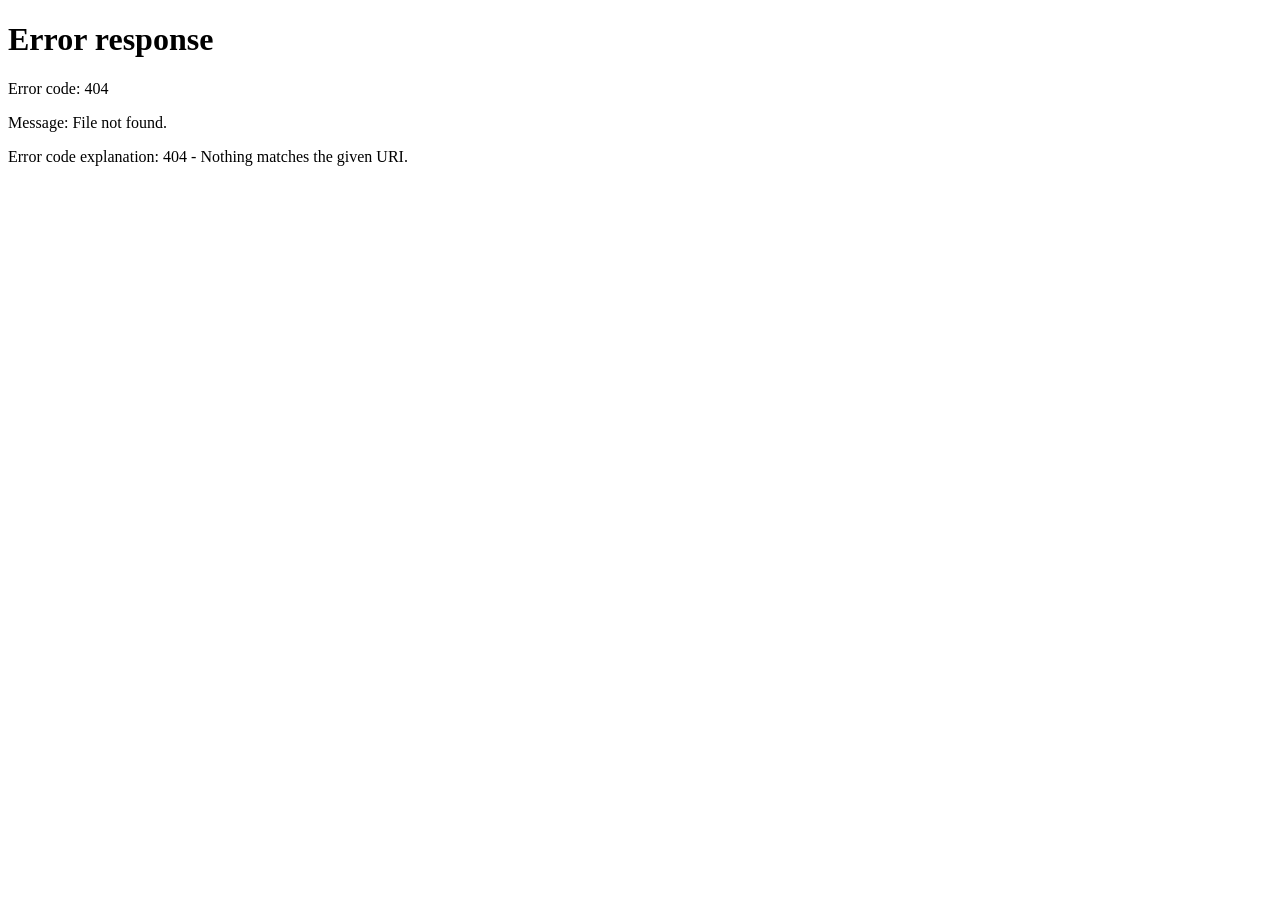
==== HTML/index1.html @ 9b4f1b8c "Initial commit" ====
<!doctype html>
<html lang="eu">
<head>
  <meta charset="utf-8">
  <meta http-equiv="refresh" content="0; url=HTML/index.html">
  <meta name="viewport" content="width=device-width, initial-scale=1">
  <title>FP Txurdinaga · Sarbide-kontrola</title>
</head>
<body>
  <p><a href="HTML/index.html">Sarbide-kontrola ireki</a></p>
</body>
</html>
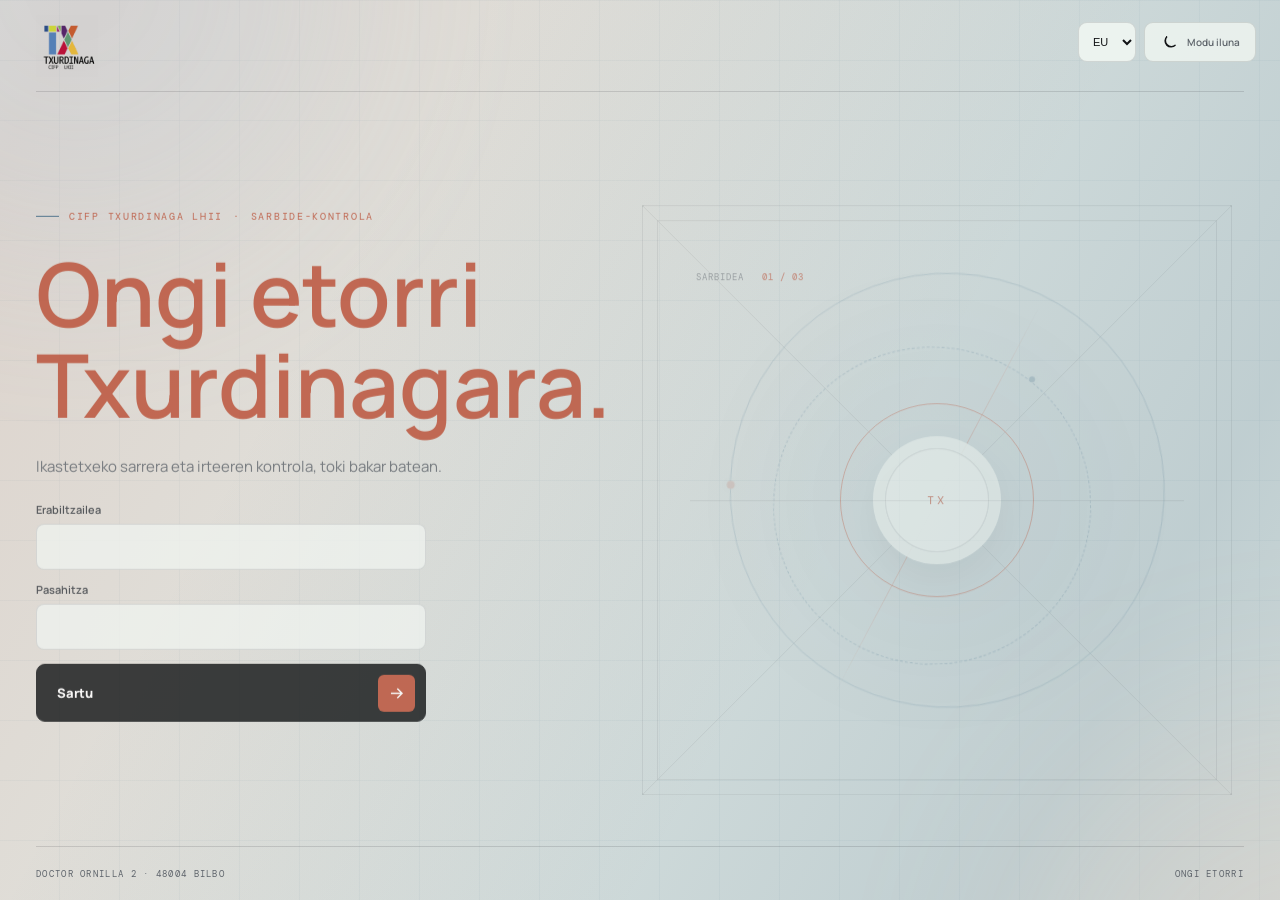
==== commit 0e12c7a9: "ALdaketak 2/10 Co-authored-by: acipriaoaboitiz-glitch <acipriaoaboitiz-glitch@users.noreply.github.c" ====
--- a/HTML/index1.html
+++ b/HTML/index1.html
@@ -2,11 +2,11 @@
 <html lang="eu">
 <head>
   <meta charset="utf-8">
-  <meta http-equiv="refresh" content="0; url=HTML/index.html">
+  <meta http-equiv="refresh" content="0; url=../index.html">
   <meta name="viewport" content="width=device-width, initial-scale=1">
   <title>FP Txurdinaga · Sarbide-kontrola</title>
 </head>
 <body>
-  <p><a href="HTML/index.html">Sarbide-kontrola ireki</a></p>
+  <p><a href="../index.html">Sarbide-kontrola ireki</a></p>
 </body>
 </html>
